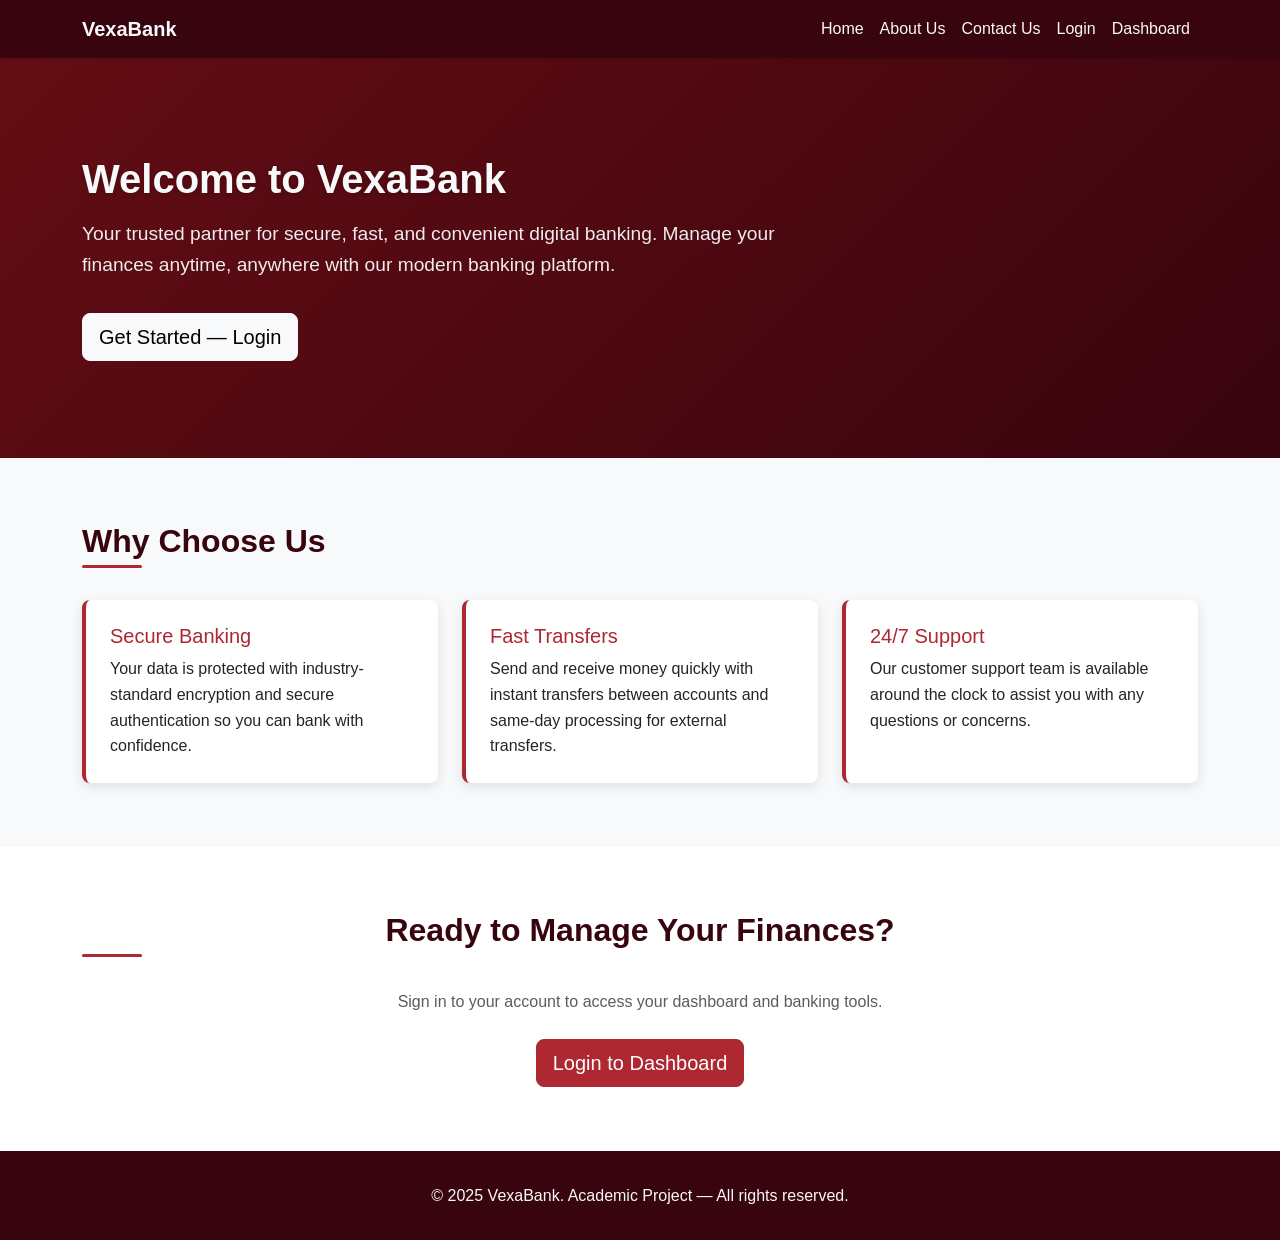
==== index.html @ f795b90d "Initial commit - Bank website structure" ====
<!DOCTYPE html>
<html lang="en">
<head>
  <!-- 
    Character set and viewport for proper rendering and responsiveness.
    Bootstrap 5 is loaded via CDN for quick setup and caching.
  -->
  <meta charset="UTF-8">
  <meta name="viewport" content="width=device-width, initial-scale=1.0">
  <title>VexaBank - Secure Digital Banking</title>
  <!-- Bootstrap 5 CSS - provides grid, components, and utilities -->
  <link href="https://cdn.jsdelivr.net/npm/bootstrap@5.3.2/dist/css/bootstrap.min.css" rel="stylesheet">
  <!-- Custom styles - our color palette and component overrides -->
  <link href="css/styles.css" rel="stylesheet">
</head>
<body class="d-flex flex-column min-vh-100">
  <!-- 
    ========== NAVBAR ==========
    Bootstrap navbar: responsive by default. 
    navbar-expand-lg = hamburger menu below lg breakpoint.
    navbar-dark = light text on dark background.
    fixed-top keeps navbar at top on scroll (optional; removed here for simplicity).
  -->
  <header>
    <nav class="navbar navbar-expand-lg navbar-dark navbar-custom">
      <div class="container">
        <!-- Brand: links to home -->
        <a class="navbar-brand fw-bold" href="index.html">VexaBank</a>
        <!-- Toggler: visible on mobile, toggles the collapse menu -->
        <button class="navbar-toggler" type="button" data-bs-toggle="collapse" data-bs-target="#navbarMain" 
                aria-controls="navbarMain" aria-expanded="false" aria-label="Toggle navigation">
          <span class="navbar-toggler-icon"></span>
        </button>
        <!-- Collapsible menu: all nav links grouped here -->
        <div class="collapse navbar-collapse" id="navbarMain">
          <ul class="navbar-nav ms-auto">
            <li class="nav-item">
              <a class="nav-link active" href="index.html">Home</a>
            </li>
            <li class="nav-item">
              <a class="nav-link" href="pages/about.html">About Us</a>
            </li>
            <li class="nav-item">
              <a class="nav-link" href="pages/contact.html">Contact Us</a>
            </li>
            <li class="nav-item">
              <a class="nav-link" href="login.html">Login</a>
            </li>
            <li class="nav-item">
              <a class="nav-link" href="pages/dashboard.html">Dashboard</a>
            </li>
          </ul>
        </div>
      </div>
    </nav>
  </header>

  <!-- 
    ========== MAIN CONTENT ==========
    Semantic <main> for primary page content.
  -->
  <main class="flex-grow-1">
    <!-- 
      HERO SECTION
      Full-width intro area. Bootstrap container for content width,
      row/col for grid. Lead paragraph for subtitle.
    -->
    <section class="hero-section">
      <div class="container">
        <div class="row align-items-center">
          <div class="col-lg-8">
            <h1>Welcome to VexaBank</h1>
            <p class="lead">
              Your trusted partner for secure, fast, and convenient digital banking. 
              Manage your finances anytime, anywhere with our modern banking platform.
            </p>
            <a href="login.html" class="btn btn-light btn-lg mt-3">Get Started — Login</a>
          </div>
        </div>
      </div>
    </section>

    <!-- 
      FEATURES SECTION
      Three cards in a row. Bootstrap grid: col-md-4 = 3 equal columns on medium+ screens,
      stacked on mobile (full width).
    -->
    <section class="section-padding bg-light">
      <div class="container">
        <h2 class="section-title">Why Choose Us</h2>
        <div class="row g-4">
          <!-- Card 1: Secure Banking -->
          <div class="col-md-4">
            <div class="card card-custom card-feature h-100">
              <div class="card-body p-4">
                <h5 class="card-title text-primary">Secure Banking</h5>
                <p class="card-text">
                  Your data is protected with industry-standard encryption and secure authentication 
                  so you can bank with confidence.
                </p>
              </div>
            </div>
          </div>
          <!-- Card 2: Fast Transfers -->
          <div class="col-md-4">
            <div class="card card-custom card-feature h-100">
              <div class="card-body p-4">
                <h5 class="card-title text-primary">Fast Transfers</h5>
                <p class="card-text">
                  Send and receive money quickly with instant transfers between accounts 
                  and same-day processing for external transfers.
                </p>
              </div>
            </div>
          </div>
          <!-- Card 3: 24/7 Support -->
          <div class="col-md-4">
            <div class="card card-custom card-feature h-100">
              <div class="card-body p-4">
                <h5 class="card-title text-primary">24/7 Support</h5>
                <p class="card-text">
                  Our customer support team is available around the clock to assist you 
                  with any questions or concerns.
                </p>
              </div>
            </div>
          </div>
        </div>
      </div>
    </section>

    <!-- 
      CALL-TO-ACTION SECTION
      Single CTA button linking to login.
    -->
    <section class="section-padding">
      <div class="container text-center">
        <h2 class="section-title">Ready to Manage Your Finances?</h2>
        <p class="text-muted mb-4">Sign in to your account to access your dashboard and banking tools.</p>
        <a href="login.html" class="btn btn-primary btn-lg">Login to Dashboard</a>
      </div>
    </section>
  </main>

  <!-- 
    ========== FOOTER ==========
    Semantic footer with copyright. Custom class for dark styling.
  -->
  <footer class="footer-custom mt-auto">
    <div class="container text-center">
      <p class="mb-0">&copy; 2025 VexaBank. Academic Project — All rights reserved.</p>
    </div>
  </footer>

  <!-- Bootstrap 5 JS (required for navbar toggler and other components) -->
  <script src="https://cdn.jsdelivr.net/npm/bootstrap@5.3.2/dist/js/bootstrap.bundle.min.js"></script>
</body>
</html>
---- css/styles.css ----
/*
 * VexaBank - Custom Styles
 * ========================
 * This file contains custom CSS variables and overrides
 * using the project's color palette for a modern banking UI.
 */

/* --------------------------------------------
   CSS CUSTOM PROPERTIES (Variables)
   --------------------------------------------
   Using CSS variables ensures consistent color usage
   across all pages. Easy to maintain and update.
-------------------------------------------- */
:root {
  /* Primary palette - burgundy/maroon banking theme */
  --color-primary: #AD2831;
  --color-primary-dark: #800E13;
  --color-primary-darker: #640D14;
  --color-primary-darkest: #38040E;
  
  /* Neutral colors for text and backgrounds */
  --color-light: #f8f9fa;
  --color-dark: #212529;
  --color-muted: #6c757d;
  
  /* Spacing and layout */
  --section-padding: 4rem 0;
  --card-shadow: 0 0.25rem 0.75rem rgba(0, 0, 0, 0.1);
  --card-shadow-hover: 0 0.5rem 1.5rem rgba(173, 40, 49, 0.15);
  --border-radius: 0.5rem;
  --transition-speed: 0.3s ease;
}

/* --------------------------------------------
   GLOBAL RESETS & BASE STYLING
   --------------------------------------------
   Ensures consistent box-sizing and smooth scrolling.
-------------------------------------------- */
*,
*::before,
*::after {
  box-sizing: border-box;
}

html {
  scroll-behavior: smooth;
}

body {
  font-family: -apple-system, BlinkMacSystemFont, "Segoe UI", Roboto, "Helvetica Neue", Arial, sans-serif;
  color: var(--color-dark);
  line-height: 1.6;
  overflow-x: hidden;
}

/* Use our primary color for .text-primary (overrides Bootstrap blue) */
.text-primary {
  color: var(--color-primary) !important;
}

/* --------------------------------------------
   NAVBAR CUSTOM STYLING
   --------------------------------------------
   Overrides Bootstrap navbar to use our color palette.
   .navbar-dark uses dark background; we set custom colors.
-------------------------------------------- */
.navbar-custom {
  background-color: var(--color-primary-darkest) !important;
  box-shadow: 0 2px 4px rgba(0, 0, 0, 0.1);
}

.navbar-custom .navbar-brand,
.navbar-custom .nav-link {
  color: var(--color-light) !important;
}

.navbar-custom .nav-link:hover,
.navbar-custom .navbar-brand:hover {
  color: #fff !important;
  opacity: 0.9;
}

.navbar-custom .navbar-toggler {
  border-color: rgba(255, 255, 255, 0.5);
}

.navbar-custom .navbar-toggler-icon {
  background-image: url("data:image/svg+xml,%3csvg xmlns='http://www.w3.org/2000/svg' viewBox='0 0 30 30'%3e%3cpath stroke='rgba(255, 255, 255, 0.8)' stroke-linecap='round' stroke-miterlimit='10' stroke-width='2' d='M4 7h22M4 15h22M4 23h22'/%3e%3c/svg%3e");
}

/* --------------------------------------------
   BUTTON STYLING
   --------------------------------------------
   Primary and outline buttons using our palette.
   .btn-primary gets the main brand color.
-------------------------------------------- */
.btn-primary,
.btn-custom-primary {
  background-color: var(--color-primary);
  border-color: var(--color-primary);
  color: #fff;
  transition: background-color var(--transition-speed), border-color var(--transition-speed), transform 0.2s;
}

.btn-primary:hover,
.btn-custom-primary:hover {
  background-color: var(--color-primary-dark);
  border-color: var(--color-primary-dark);
  color: #fff;
  transform: translateY(-1px);
}

.btn-outline-custom {
  border: 2px solid var(--color-primary);
  color: var(--color-primary);
  background: transparent;
}

.btn-outline-custom:hover {
  background-color: var(--color-primary);
  color: #fff;
  border-color: var(--color-primary);
}

/* --------------------------------------------
   HERO SECTION
   --------------------------------------------
   Full-width hero with gradient overlay for visual depth.
   Uses flexbox for vertical centering of content.
-------------------------------------------- */
.hero-section {
  background: linear-gradient(135deg, var(--color-primary-darker) 0%, var(--color-primary-darkest) 100%);
  color: var(--color-light);
  padding: 5rem 0;
  min-height: 400px;
  display: flex;
  align-items: center;
}

.hero-section h1 {
  font-weight: 700;
  margin-bottom: 1rem;
  text-shadow: 0 2px 4px rgba(0, 0, 0, 0.2);
}

.hero-section .lead {
  font-size: 1.2rem;
  opacity: 0.95;
}

/* --------------------------------------------
   CARD STYLING & HOVER EFFECTS
   --------------------------------------------
   Bootstrap cards with custom border and shadow.
   Hover state adds subtle lift and shadow for interactivity.
-------------------------------------------- */
.card-custom {
  border: none;
  border-radius: var(--border-radius);
  box-shadow: var(--card-shadow);
  transition: transform var(--transition-speed), box-shadow var(--transition-speed);
  overflow: hidden;
}

.card-custom:hover {
  transform: translateY(-5px);
  box-shadow: var(--card-shadow-hover);
}

.card-custom .card-header {
  background-color: var(--color-primary);
  color: #fff;
  border: none;
  font-weight: 600;
  padding: 0.75rem 1.25rem;
}

/* Feature cards on homepage - icon or accent bar */
.card-feature {
  border-left: 4px solid var(--color-primary);
}

/* --------------------------------------------
   FORM STYLING
   --------------------------------------------
   Focus states use primary color for consistency.
-------------------------------------------- */
.form-control:focus,
.form-select:focus {
  border-color: var(--color-primary);
  box-shadow: 0 0 0 0.2rem rgba(173, 40, 49, 0.25);
}

.form-label {
  font-weight: 500;
  color: var(--color-dark);
}

/* --------------------------------------------
   TABLE STYLING (Transaction History)
   --------------------------------------------
   Striped rows and primary-colored header.
-------------------------------------------- */
.table-custom thead {
  background-color: var(--color-primary-darkest);
  color: #fff;
}

.table-custom thead th {
  border: none;
  padding: 0.75rem 1rem;
  font-weight: 600;
}

.table-custom tbody tr:hover {
  background-color: rgba(173, 40, 49, 0.05);
}

/* Status badges */
.badge-deposit { background-color: #198754; }
.badge-transfer { background-color: #0d6efd; }
.badge-withdrawal { background-color: var(--color-primary); }

/* --------------------------------------------
   SPACING & LAYOUT UTILITIES
   --------------------------------------------
   Consistent section padding and max-width for readability.
-------------------------------------------- */
.section-padding {
  padding: var(--section-padding);
}

.section-title {
  color: var(--color-primary-darkest);
  font-weight: 700;
  margin-bottom: 2rem;
  position: relative;
  padding-bottom: 0.5rem;
}

.section-title::after {
  content: '';
  position: absolute;
  left: 0;
  bottom: 0;
  width: 60px;
  height: 3px;
  background-color: var(--color-primary);
  border-radius: 2px;
}

/* --------------------------------------------
   FOOTER
   --------------------------------------------
   Dark footer matching navbar for brand consistency.
-------------------------------------------- */
.footer-custom {
  background-color: var(--color-primary-darkest);
  color: var(--color-light);
  padding: 2rem 0;
  margin-top: auto;
}

.footer-custom a {
  color: rgba(255, 255, 255, 0.8);
  text-decoration: none;
}

.footer-custom a:hover {
  color: #fff;
}

/* --------------------------------------------
   LOGIN PAGE - Centered Card
   --------------------------------------------
   Flexbox centering for the login form.
-------------------------------------------- */
.login-wrapper {
  min-height: calc(100vh - 200px);
  display: flex;
  align-items: center;
  justify-content: center;
  padding: 2rem 0;
}

.login-card {
  max-width: 420px;
  width: 100%;
  box-shadow: var(--card-shadow-hover);
  border: none;
  border-radius: var(--border-radius);
}

.login-card .card-header {
  background-color: var(--color-primary);
  color: #fff;
  font-weight: 600;
  font-size: 1.25rem;
  padding: 1rem 1.5rem;
  border-radius: var(--border-radius) var(--border-radius) 0 0;
}

/* --------------------------------------------
   DASHBOARD & PROFILE CARDS
   --------------------------------------------
   Accent for balance and info cards.
-------------------------------------------- */
.balance-card .card-body {
  background: linear-gradient(135deg, var(--color-primary) 0%, var(--color-primary-dark) 100%);
  color: #fff;
  border-radius: 0 0 var(--border-radius) var(--border-radius);
}

.quick-action-btn {
  transition: transform 0.2s, box-shadow 0.2s;
}

.quick-action-btn:hover {
  transform: translateY(-2px);
  box-shadow: var(--card-shadow-hover);
}

/* --------------------------------------------
   RESPONSIVE ADJUSTMENTS
   --------------------------------------------
   Hero and spacing tweaks for mobile.
-------------------------------------------- */
@media (max-width: 768px) {
  .hero-section {
    padding: 3rem 0;
    min-height: 320px;
    text-align: center;
  }

  .hero-section .btn {
    display: block;
    width: 100%;
    margin-top: 0.5rem;
  }

  .section-padding {
    padding: 2.5rem 0;
  }
}
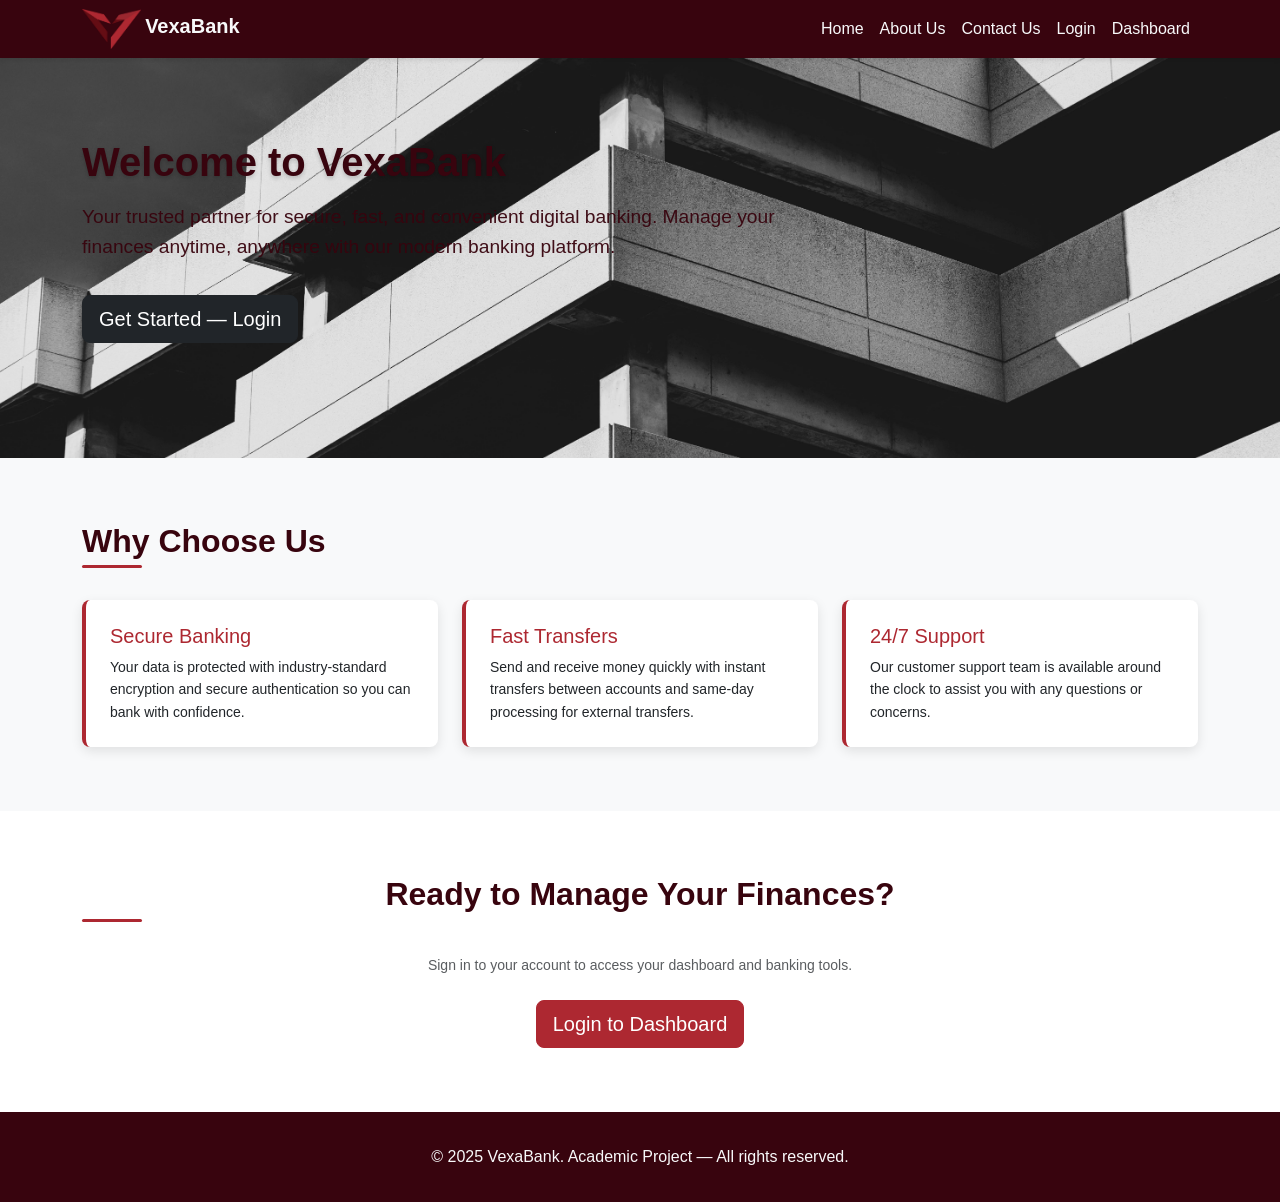
==== commit 40dcdc1a: "Modify the style" ====
--- a/index.html
+++ b/index.html
@@ -1,38 +1,24 @@
 <!DOCTYPE html>
 <html lang="en">
 <head>
-  <!-- 
-    Character set and viewport for proper rendering and responsiveness.
-    Bootstrap 5 is loaded via CDN for quick setup and caching.
-  -->
   <meta charset="UTF-8">
   <meta name="viewport" content="width=device-width, initial-scale=1.0">
   <title>VexaBank - Secure Digital Banking</title>
-  <!-- Bootstrap 5 CSS - provides grid, components, and utilities -->
   <link href="https://cdn.jsdelivr.net/npm/bootstrap@5.3.2/dist/css/bootstrap.min.css" rel="stylesheet">
-  <!-- Custom styles - our color palette and component overrides -->
   <link href="css/styles.css" rel="stylesheet">
 </head>
 <body class="d-flex flex-column min-vh-100">
-  <!-- 
-    ========== NAVBAR ==========
-    Bootstrap navbar: responsive by default. 
-    navbar-expand-lg = hamburger menu below lg breakpoint.
-    navbar-dark = light text on dark background.
-    fixed-top keeps navbar at top on scroll (optional; removed here for simplicity).
-  -->
   <header>
     <nav class="navbar navbar-expand-lg navbar-dark navbar-custom">
       <div class="container">
-        <!-- Brand: links to home -->
-        <a class="navbar-brand fw-bold" href="index.html">VexaBank</a>
-        <!-- Toggler: visible on mobile, toggles the collapse menu -->
-        <button class="navbar-toggler" type="button" data-bs-toggle="collapse" data-bs-target="#navbarMain" 
+        <div>
+          <img src="/vexa logo.png" alt="VexaBank Logo" class="img-fluid" style="max-height: 40px;">
+          <a class="navbar-brand fw-bold" href="../index.html">VexaBank</a>
+        </div>
+        <button class="navbar-toggler" type="button" data-bs-toggle="collapse" data-bs-target="#navbarMain"
                 aria-controls="navbarMain" aria-expanded="false" aria-label="Toggle navigation">
           <span class="navbar-toggler-icon"></span>
         </button>
-        <!-- Collapsible menu: all nav links grouped here -->
-        <div class="collapse navbar-collapse" id="navbarMain">
           <ul class="navbar-nav ms-auto">
             <li class="nav-item">
               <a class="nav-link active" href="index.html">Home</a>
@@ -55,71 +41,53 @@
     </nav>
   </header>
 
-  <!-- 
-    ========== MAIN CONTENT ==========
-    Semantic <main> for primary page content.
-  -->
   <main class="flex-grow-1">
-    <!-- 
-      HERO SECTION
-      Full-width intro area. Bootstrap container for content width,
-      row/col for grid. Lead paragraph for subtitle.
-    -->
-    <section class="hero-section">
-      <div class="container">
-        <div class="row align-items-center">
-          <div class="col-lg-8">
-            <h1>Welcome to VexaBank</h1>
-            <p class="lead">
-              Your trusted partner for secure, fast, and convenient digital banking. 
-              Manage your finances anytime, anywhere with our modern banking platform.
-            </p>
-            <a href="login.html" class="btn btn-light btn-lg mt-3">Get Started — Login</a>
-          </div>
-        </div>
+   <section class="hero-section">
+  <div class="container">
+    <div class="row align-items-center">
+      <div class="col-lg-8">
+        <h1>Welcome to VexaBank</h1>
+        <p class="lead">
+          Your trusted partner for secure, fast, and convenient digital banking.
+          Manage your finances anytime, anywhere with our modern banking platform.
+        </p>
+        <a href="login.html" class="btn btn-dark btn-lg mt-3">Get Started — Login</a>
       </div>
-    </section>
-
-    <!-- 
-      FEATURES SECTION
-      Three cards in a row. Bootstrap grid: col-md-4 = 3 equal columns on medium+ screens,
-      stacked on mobile (full width).
-    -->
+    </div>
+  </div>
+</section>
     <section class="section-padding bg-light">
       <div class="container">
         <h2 class="section-title">Why Choose Us</h2>
         <div class="row g-4">
-          <!-- Card 1: Secure Banking -->
           <div class="col-md-4">
             <div class="card card-custom card-feature h-100">
               <div class="card-body p-4">
                 <h5 class="card-title text-primary">Secure Banking</h5>
                 <p class="card-text">
-                  Your data is protected with industry-standard encryption and secure authentication 
+                  Your data is protected with industry-standard encryption and secure authentication
                   so you can bank with confidence.
                 </p>
               </div>
             </div>
           </div>
-          <!-- Card 2: Fast Transfers -->
           <div class="col-md-4">
             <div class="card card-custom card-feature h-100">
               <div class="card-body p-4">
                 <h5 class="card-title text-primary">Fast Transfers</h5>
                 <p class="card-text">
-                  Send and receive money quickly with instant transfers between accounts 
+                  Send and receive money quickly with instant transfers between accounts
                   and same-day processing for external transfers.
                 </p>
               </div>
             </div>
           </div>
-          <!-- Card 3: 24/7 Support -->
           <div class="col-md-4">
             <div class="card card-custom card-feature h-100">
               <div class="card-body p-4">
                 <h5 class="card-title text-primary">24/7 Support</h5>
                 <p class="card-text">
-                  Our customer support team is available around the clock to assist you 
+                  Our customer support team is available around the clock to assist you
                   with any questions or concerns.
                 </p>
               </div>
@@ -129,10 +97,6 @@
       </div>
     </section>
 
-    <!-- 
-      CALL-TO-ACTION SECTION
-      Single CTA button linking to login.
-    -->
     <section class="section-padding">
       <div class="container text-center">
         <h2 class="section-title">Ready to Manage Your Finances?</h2>
@@ -142,17 +106,11 @@
     </section>
   </main>
 
-  <!-- 
-    ========== FOOTER ==========
-    Semantic footer with copyright. Custom class for dark styling.
-  -->
-  <footer class="footer-custom mt-auto">
+<footer class="footer-custom mt-auto">
     <div class="container text-center">
       <p class="mb-0">&copy; 2025 VexaBank. Academic Project — All rights reserved.</p>
     </div>
   </footer>
 
-  <!-- Bootstrap 5 JS (required for navbar toggler and other components) -->
-  <script src="https://cdn.jsdelivr.net/npm/bootstrap@5.3.2/dist/js/bootstrap.bundle.min.js"></script>
 </body>
 </html>
--- a/css/styles.css
+++ b/css/styles.css
@@ -1,41 +1,3 @@
-/*
- * VexaBank - Custom Styles
- * ========================
- * This file contains custom CSS variables and overrides
- * using the project's color palette for a modern banking UI.
- */
-
-/* --------------------------------------------
-   CSS CUSTOM PROPERTIES (Variables)
-   --------------------------------------------
-   Using CSS variables ensures consistent color usage
-   across all pages. Easy to maintain and update.
--------------------------------------------- */
-:root {
-  /* Primary palette - burgundy/maroon banking theme */
-  --color-primary: #AD2831;
-  --color-primary-dark: #800E13;
-  --color-primary-darker: #640D14;
-  --color-primary-darkest: #38040E;
-  
-  /* Neutral colors for text and backgrounds */
-  --color-light: #f8f9fa;
-  --color-dark: #212529;
-  --color-muted: #6c757d;
-  
-  /* Spacing and layout */
-  --section-padding: 4rem 0;
-  --card-shadow: 0 0.25rem 0.75rem rgba(0, 0, 0, 0.1);
-  --card-shadow-hover: 0 0.5rem 1.5rem rgba(173, 40, 49, 0.15);
-  --border-radius: 0.5rem;
-  --transition-speed: 0.3s ease;
-}
-
-/* --------------------------------------------
-   GLOBAL RESETS & BASE STYLING
-   --------------------------------------------
-   Ensures consistent box-sizing and smooth scrolling.
--------------------------------------------- */
 *,
 *::before,
 *::after {
@@ -48,30 +10,31 @@
 
 body {
   font-family: -apple-system, BlinkMacSystemFont, "Segoe UI", Roboto, "Helvetica Neue", Arial, sans-serif;
-  color: var(--color-dark);
+  color: #212529;
   line-height: 1.6;
   overflow-x: hidden;
 }
-
-/* Use our primary color for .text-primary (overrides Bootstrap blue) */
+main p {
+  font-size: 14px;
+  
+}
+main > h1 {
+  text-align: center;
+  color: #800E13;
+  margin-bottom: 20px;
+}
 .text-primary {
-  color: var(--color-primary) !important;
-}
-
-/* --------------------------------------------
-   NAVBAR CUSTOM STYLING
-   --------------------------------------------
-   Overrides Bootstrap navbar to use our color palette.
-   .navbar-dark uses dark background; we set custom colors.
--------------------------------------------- */
+  color: #AD2831 !important;
+}
+
 .navbar-custom {
-  background-color: var(--color-primary-darkest) !important;
+  background-color: #38040E !important;
   box-shadow: 0 2px 4px rgba(0, 0, 0, 0.1);
 }
 
 .navbar-custom .navbar-brand,
 .navbar-custom .nav-link {
-  color: var(--color-light) !important;
+  color: #f8f9fa !important;
 }
 
 .navbar-custom .nav-link:hover,
@@ -88,53 +51,43 @@
   background-image: url("data:image/svg+xml,%3csvg xmlns='http://www.w3.org/2000/svg' viewBox='0 0 30 30'%3e%3cpath stroke='rgba(255, 255, 255, 0.8)' stroke-linecap='round' stroke-miterlimit='10' stroke-width='2' d='M4 7h22M4 15h22M4 23h22'/%3e%3c/svg%3e");
 }
 
-/* --------------------------------------------
-   BUTTON STYLING
-   --------------------------------------------
-   Primary and outline buttons using our palette.
-   .btn-primary gets the main brand color.
--------------------------------------------- */
 .btn-primary,
 .btn-custom-primary {
-  background-color: var(--color-primary);
-  border-color: var(--color-primary);
-  color: #fff;
-  transition: background-color var(--transition-speed), border-color var(--transition-speed), transform 0.2s;
+  background-color: #AD2831;
+  border-color: #AD2831;
+  color: #fff;
+  transition: background-color 0.3s ease, border-color 0.3s ease, transform 0.2s;
 }
 
 .btn-primary:hover,
 .btn-custom-primary:hover {
-  background-color: var(--color-primary-dark);
-  border-color: var(--color-primary-dark);
+  background-color: #800E13;
+  border-color: #800E13;
   color: #fff;
   transform: translateY(-1px);
 }
 
 .btn-outline-custom {
-  border: 2px solid var(--color-primary);
-  color: var(--color-primary);
+  border: 2px solid #AD2831;
+  color: #AD2831;
   background: transparent;
 }
 
 .btn-outline-custom:hover {
-  background-color: var(--color-primary);
-  color: #fff;
-  border-color: var(--color-primary);
-}
-
-/* --------------------------------------------
-   HERO SECTION
-   --------------------------------------------
-   Full-width hero with gradient overlay for visual depth.
-   Uses flexbox for vertical centering of content.
--------------------------------------------- */
+  background-color: #AD2831;
+  color: #fff;
+  border-color: #AD2831;
+}
+
 .hero-section {
-  background: linear-gradient(135deg, var(--color-primary-darker) 0%, var(--color-primary-darkest) 100%);
-  color: var(--color-light);
+  background: url('/img.jpg') no-repeat;
+  color: #38040E;
   padding: 5rem 0;
   min-height: 400px;
   display: flex;
-  align-items: center;
+  background-size: 100%;
+background-repeat: no-repeat;
+background-position: center;
 }
 
 .hero-section h1 {
@@ -148,61 +101,44 @@
   opacity: 0.95;
 }
 
-/* --------------------------------------------
-   CARD STYLING & HOVER EFFECTS
-   --------------------------------------------
-   Bootstrap cards with custom border and shadow.
-   Hover state adds subtle lift and shadow for interactivity.
--------------------------------------------- */
 .card-custom {
   border: none;
-  border-radius: var(--border-radius);
-  box-shadow: var(--card-shadow);
-  transition: transform var(--transition-speed), box-shadow var(--transition-speed);
+  border-radius: 0.5rem;
+  box-shadow: 0 0.25rem 0.75rem rgba(0, 0, 0, 0.1);
+  transition: transform 0.3s ease, box-shadow 0.3s ease;
   overflow: hidden;
 }
 
 .card-custom:hover {
   transform: translateY(-5px);
-  box-shadow: var(--card-shadow-hover);
+  box-shadow: 0 0.5rem 1.5rem rgba(173, 40, 49, 0.15);
 }
 
 .card-custom .card-header {
-  background-color: var(--color-primary);
+  background-color: #AD2831;
   color: #fff;
   border: none;
   font-weight: 600;
   padding: 0.75rem 1.25rem;
 }
 
-/* Feature cards on homepage - icon or accent bar */
 .card-feature {
-  border-left: 4px solid var(--color-primary);
-}
-
-/* --------------------------------------------
-   FORM STYLING
-   --------------------------------------------
-   Focus states use primary color for consistency.
--------------------------------------------- */
+  border-left: 4px solid #AD2831;
+}
+
 .form-control:focus,
 .form-select:focus {
-  border-color: var(--color-primary);
+  border-color: #AD2831;
   box-shadow: 0 0 0 0.2rem rgba(173, 40, 49, 0.25);
 }
 
 .form-label {
   font-weight: 500;
-  color: var(--color-dark);
-}
-
-/* --------------------------------------------
-   TABLE STYLING (Transaction History)
-   --------------------------------------------
-   Striped rows and primary-colored header.
--------------------------------------------- */
+  color: #212529;
+}
+
 .table-custom thead {
-  background-color: var(--color-primary-darkest);
+  background-color: #38040E;
   color: #fff;
 }
 
@@ -216,22 +152,15 @@
   background-color: rgba(173, 40, 49, 0.05);
 }
 
-/* Status badges */
 .badge-deposit { background-color: #198754; }
 .badge-transfer { background-color: #0d6efd; }
-.badge-withdrawal { background-color: var(--color-primary); }
-
-/* --------------------------------------------
-   SPACING & LAYOUT UTILITIES
-   --------------------------------------------
-   Consistent section padding and max-width for readability.
--------------------------------------------- */
+.badge-withdrawal { background-color: #AD2831;}
 .section-padding {
-  padding: var(--section-padding);
+  padding: 4rem 0;
 }
 
 .section-title {
-  color: var(--color-primary-darkest);
+  color: #38040E;
   font-weight: 700;
   margin-bottom: 2rem;
   position: relative;
@@ -245,18 +174,13 @@
   bottom: 0;
   width: 60px;
   height: 3px;
-  background-color: var(--color-primary);
+  background-color: #AD2831;
   border-radius: 2px;
 }
 
-/* --------------------------------------------
-   FOOTER
-   --------------------------------------------
-   Dark footer matching navbar for brand consistency.
--------------------------------------------- */
 .footer-custom {
-  background-color: var(--color-primary-darkest);
-  color: var(--color-light);
+  background-color: #38040E;
+  color: #f8f9fa;
   padding: 2rem 0;
   margin-top: auto;
 }
@@ -270,11 +194,6 @@
   color: #fff;
 }
 
-/* --------------------------------------------
-   LOGIN PAGE - Centered Card
-   --------------------------------------------
-   Flexbox centering for the login form.
--------------------------------------------- */
 .login-wrapper {
   min-height: calc(100vh - 200px);
   display: flex;
@@ -286,29 +205,24 @@
 .login-card {
   max-width: 420px;
   width: 100%;
-  box-shadow: var(--card-shadow-hover);
-  border: none;
-  border-radius: var(--border-radius);
+  box-shadow: 0 0.5rem 1.5rem rgba(173, 40, 49, 0.15);
+  border: none;
+  border-radius: 0.5rem;
 }
 
 .login-card .card-header {
-  background-color: var(--color-primary);
+  background-color: #AD2831;
   color: #fff;
   font-weight: 600;
   font-size: 1.25rem;
   padding: 1rem 1.5rem;
-  border-radius: var(--border-radius) var(--border-radius) 0 0;
-}
-
-/* --------------------------------------------
-   DASHBOARD & PROFILE CARDS
-   --------------------------------------------
-   Accent for balance and info cards.
--------------------------------------------- */
+  border-radius: 0.5rem 0.5rem 0 0;
+}
+
 .balance-card .card-body {
-  background: linear-gradient(135deg, var(--color-primary) 0%, var(--color-primary-dark) 100%);
-  color: #fff;
-  border-radius: 0 0 var(--border-radius) var(--border-radius);
+  background: linear-gradient(135deg, #AD2831 0%, #800E13 100%);
+  color: #fff;
+  border-radius: 0 0 0.5rem 0.5rem;
 }
 
 .quick-action-btn {
@@ -317,28 +231,9 @@
 
 .quick-action-btn:hover {
   transform: translateY(-2px);
-  box-shadow: var(--card-shadow-hover);
-}
-
-/* --------------------------------------------
-   RESPONSIVE ADJUSTMENTS
-   --------------------------------------------
-   Hero and spacing tweaks for mobile.
--------------------------------------------- */
-@media (max-width: 768px) {
-  .hero-section {
-    padding: 3rem 0;
-    min-height: 320px;
-    text-align: center;
-  }
-
-  .hero-section .btn {
-    display: block;
-    width: 100%;
-    margin-top: 0.5rem;
-  }
-
-  .section-padding {
-    padding: 2.5rem 0;
-  }
-}
+  box-shadow: 0 0.5rem 1.5rem rgba(173, 40, 49, 0.15);
+}
+
+input[type="text"] {
+  border-radius: 4px;
+}
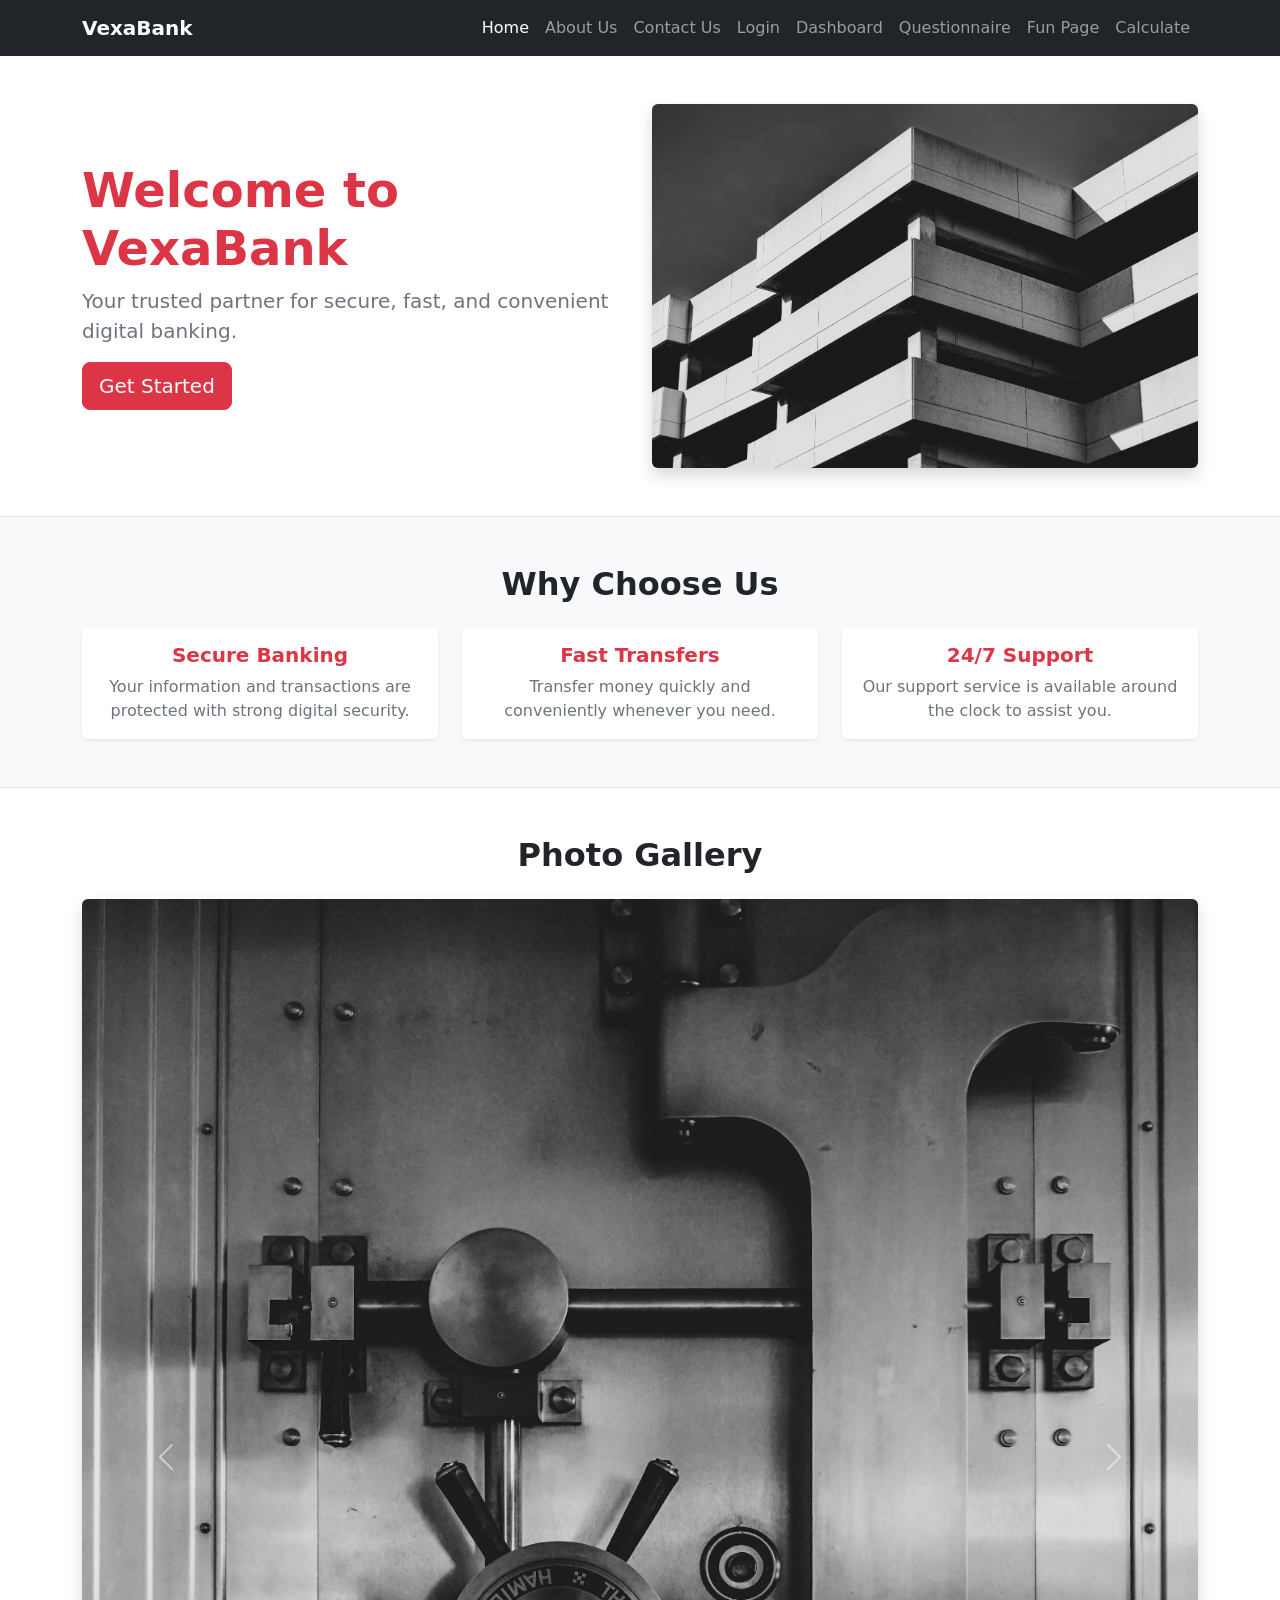
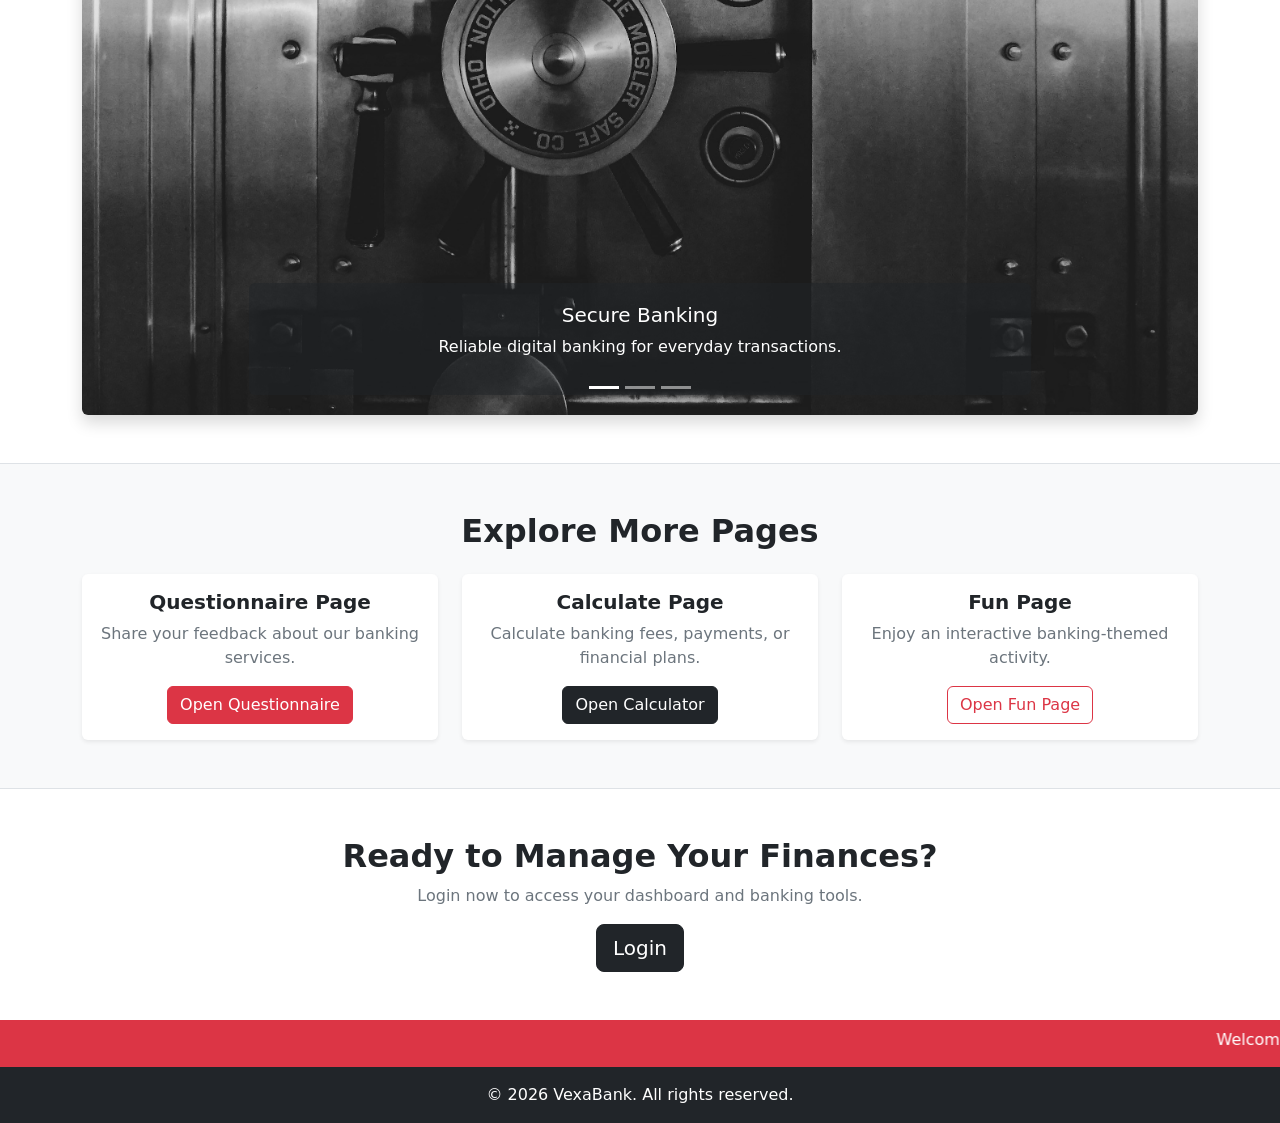
==== commit 7b4705d2: "Part 3" ====
--- a/index.html
+++ b/index.html
@@ -4,113 +4,251 @@
   <meta charset="UTF-8">
   <meta name="viewport" content="width=device-width, initial-scale=1.0">
   <title>VexaBank - Secure Digital Banking</title>
-  <link href="https://cdn.jsdelivr.net/npm/bootstrap@5.3.2/dist/css/bootstrap.min.css" rel="stylesheet">
-  <link href="css/styles.css" rel="stylesheet">
+  <link
+    href="https://cdn.jsdelivr.net/npm/bootstrap@5.3.2/dist/css/bootstrap.min.css"
+    rel="stylesheet"
+  >
 </head>
-<body class="d-flex flex-column min-vh-100">
-  <header>
-    <nav class="navbar navbar-expand-lg navbar-dark navbar-custom">
-      <div class="container">
-        <div>
-          <img src="/vexa logo.png" alt="VexaBank Logo" class="img-fluid" style="max-height: 40px;">
-          <a class="navbar-brand fw-bold" href="../index.html">VexaBank</a>
-        </div>
-        <button class="navbar-toggler" type="button" data-bs-toggle="collapse" data-bs-target="#navbarMain"
-                aria-controls="navbarMain" aria-expanded="false" aria-label="Toggle navigation">
-          <span class="navbar-toggler-icon"></span>
+
+<body class="d-flex flex-column min-vh-100 bg-light">
+
+  <nav class="navbar navbar-expand-lg navbar-dark bg-dark">
+    <div class="container">
+      <a class="navbar-brand fw-bold" href="index.html">VexaBank</a>
+
+      <button
+        class="navbar-toggler"
+        type="button"
+        data-bs-toggle="collapse"
+        data-bs-target="#navbarMain"
+        aria-controls="navbarMain"
+        aria-expanded="false"
+        aria-label="Toggle navigation"
+      >
+        <span class="navbar-toggler-icon"></span>
+      </button>
+
+      <div class="collapse navbar-collapse" id="navbarMain">
+        <ul class="navbar-nav ms-auto mb-2 mb-lg-0">
+          <li class="nav-item"><a class="nav-link active" href="index.html">Home</a></li>
+          <li class="nav-item"><a class="nav-link" href="./pages/about.html">About Us</a></li>
+          <li class="nav-item"><a class="nav-link" href="./pages/contact.html">Contact Us</a></li>
+          <li class="nav-item"><a class="nav-link" href="login.html">Login</a></li>
+          <li class="nav-item"><a class="nav-link" href="./pages/dashboard.html">Dashboard</a></li>
+          <li class="nav-item"><a class="nav-link" href="./pages/questionnaire.html">Questionnaire</a></li>
+          <li class="nav-item"><a class="nav-link" href="./pages/fun.html">Fun Page</a></li>
+          <li class="nav-item"><a class="nav-link" href="./pages/calculate.html">Calculate</a></li>
+        </ul>
+      </div>
+    </div>
+  </nav>
+
+  <!-- Hero Section -->
+  <header class="py-5 bg-white border-bottom">
+    <div class="container">
+      <div class="row align-items-center g-4">
+        <div class="col-lg-6 text-center text-lg-start">
+          <h1 class="display-5 fw-bold text-danger">Welcome to VexaBank</h1>
+          <p class="lead text-secondary">
+            Your trusted partner for secure, fast, and convenient digital banking.
+          </p>
+          <div class="d-flex flex-column flex-sm-row gap-2 justify-content-center justify-content-lg-start">
+            <a href="login.html" class="btn btn-danger btn-lg">Get Started</a>
+          </div>
+        </div>
+
+        <div class="col-lg-6">
+          <img src="images/img.jpg" alt="Digital Banking" class="img-fluid rounded shadow">
+        </div>
+      </div>
+    </div>
+  </header>
+
+  <!-- Features Section -->
+  <section class="py-5">
+    <div class="container">
+      <h2 class="text-center fw-bold mb-4">Why Choose Us</h2>
+
+      <div class="row g-4">
+        <div class="col-md-4">
+          <div class="card h-100 shadow-sm border-0 text-center">
+            <div class="card-body">
+              <h5 class="card-title fw-bold text-danger">Secure Banking</h5>
+              <p class="card-text text-secondary">
+                Your information and transactions are protected with strong digital security.
+              </p>
+            </div>
+          </div>
+        </div>
+
+        <div class="col-md-4">
+          <div class="card h-100 shadow-sm border-0 text-center">
+            <div class="card-body">
+              <h5 class="card-title fw-bold text-danger">Fast Transfers</h5>
+              <p class="card-text text-secondary">
+                Transfer money quickly and conveniently whenever you need.
+              </p>
+            </div>
+          </div>
+        </div>
+
+        <div class="col-md-4">
+          <div class="card h-100 shadow-sm border-0 text-center">
+            <div class="card-body">
+              <h5 class="card-title fw-bold text-danger">24/7 Support</h5>
+              <p class="card-text text-secondary">
+                Our support service is available around the clock to assist you.
+              </p>
+            </div>
+          </div>
+        </div>
+      </div>
+    </div>
+  </section>
+
+  <!-- Photo Gallery -->
+  <section id="gallery" class="py-5 bg-white border-top border-bottom">
+    <div class="container">
+      <h2 class="text-center fw-bold mb-4">Photo Gallery</h2>
+
+      <div
+        id="bankGallery"
+        class="carousel slide"
+        data-bs-ride="carousel"
+        data-bs-interval="3000"
+      >
+        <div class="carousel-indicators">
+          <button type="button" data-bs-target="#bankGallery" data-bs-slide-to="0" class="active" aria-current="true" aria-label="Slide 1"></button>
+          <button type="button" data-bs-target="#bankGallery" data-bs-slide-to="1" aria-label="Slide 2"></button>
+          <button type="button" data-bs-target="#bankGallery" data-bs-slide-to="2" aria-label="Slide 3"></button>
+        </div>
+
+        <div class="carousel-inner rounded shadow">
+          <div class="carousel-item active">
+            <img src="images/1.jpg" class="d-block w-100 img-fluid" alt="Secure Banking Services">
+            <div class="carousel-caption d-none d-md-block bg-dark bg-opacity-50 rounded">
+              <h5>Secure Banking</h5>
+              <p>Reliable digital banking for everyday transactions.</p>
+            </div>
+          </div>
+
+          <div class="carousel-item">
+            <img src="images/2.jpg" class="d-block w-100 img-fluid" alt="Fast Money Transfers">
+            <div class="carousel-caption d-none d-md-block bg-dark bg-opacity-50 rounded">
+              <h5>Fast Transfers</h5>
+              <p>Quick and efficient financial services.</p>
+            </div>
+          </div>
+
+          <div class="carousel-item">
+            <img src="images/3.jpg" class="d-block w-100 img-fluid" alt="Customer Support">
+            <div class="carousel-caption d-none d-md-block bg-dark bg-opacity-50 rounded">
+              <h5>24/7 Support</h5>
+              <p>Always available to support our customers.</p>
+            </div>
+          </div>
+        </div>
+
+        <button class="carousel-control-prev" type="button" data-bs-target="#bankGallery" data-bs-slide="prev">
+          <span class="carousel-control-prev-icon" aria-hidden="true"></span>
+          <span class="visually-hidden">Previous</span>
         </button>
-          <ul class="navbar-nav ms-auto">
-            <li class="nav-item">
-              <a class="nav-link active" href="index.html">Home</a>
-            </li>
-            <li class="nav-item">
-              <a class="nav-link" href="pages/about.html">About Us</a>
-            </li>
-            <li class="nav-item">
-              <a class="nav-link" href="pages/contact.html">Contact Us</a>
-            </li>
-            <li class="nav-item">
-              <a class="nav-link" href="login.html">Login</a>
-            </li>
-            <li class="nav-item">
-              <a class="nav-link" href="pages/dashboard.html">Dashboard</a>
-            </li>
-          </ul>
-        </div>
-      </div>
-    </nav>
-  </header>
-
-  <main class="flex-grow-1">
-   <section class="hero-section">
-  <div class="container">
-    <div class="row align-items-center">
-      <div class="col-lg-8">
-        <h1>Welcome to VexaBank</h1>
-        <p class="lead">
-          Your trusted partner for secure, fast, and convenient digital banking.
-          Manage your finances anytime, anywhere with our modern banking platform.
-        </p>
-        <a href="login.html" class="btn btn-dark btn-lg mt-3">Get Started — Login</a>
-      </div>
-    </div>
+
+        <button class="carousel-control-next" type="button" data-bs-target="#bankGallery" data-bs-slide="next">
+          <span class="carousel-control-next-icon" aria-hidden="true"></span>
+          <span class="visually-hidden">Next</span>
+        </button>
+      </div>
+    </div>
+  </section>
+
+  <!-- Required Pages Links -->
+  <section class="py-5">
+    <div class="container">
+      <h2 class="text-center fw-bold mb-4">Explore More Pages</h2>
+
+      <div class="row g-4">
+        <div class="col-md-4">
+          <div class="card h-100 border-0 shadow-sm text-center">
+            <div class="card-body">
+              <h5 class="fw-bold">Questionnaire Page</h5>
+              <p class="text-secondary">
+                Share your feedback about our banking services.
+              </p>
+              <a href="questionnaire.html" class="btn btn-danger">Open Questionnaire</a>
+            </div>
+          </div>
+        </div>
+
+        <div class="col-md-4">
+          <div class="card h-100 border-0 shadow-sm text-center">
+            <div class="card-body">
+              <h5 class="fw-bold">Calculate Page</h5>
+              <p class="text-secondary">
+                Calculate banking fees, payments, or financial plans.
+              </p>
+              <a href="calculate.html" class="btn btn-dark">Open Calculator</a>
+            </div>
+          </div>
+        </div>
+
+        <div class="col-md-4">
+          <div class="card h-100 border-0 shadow-sm text-center">
+            <div class="card-body">
+              <h5 class="fw-bold">Fun Page</h5>
+              <p class="text-secondary">
+                Enjoy an interactive banking-themed activity.
+              </p>
+              <a href="funpage.html" class="btn btn-outline-danger">Open Fun Page</a>
+            </div>
+          </div>
+        </div>
+      </div>
+    </div>
+  </section>
+
+  <!-- Call to Action -->
+  <section class="py-5 bg-white border-top">
+    <div class="container text-center">
+      <h2 class="fw-bold">Ready to Manage Your Finances?</h2>
+      <p class="text-secondary">Login now to access your dashboard and banking tools.</p>
+      <a href="login.html" class="btn btn-dark btn-lg">Login</a>
+    </div>
+  </section>
+
+  <!-- Moving Text Banner -->
+  <div class="bg-danger text-white py-2 mt-auto">
+    <marquee id="bannerText" behavior="scroll" direction="left"></marquee>
   </div>
-</section>
-    <section class="section-padding bg-light">
-      <div class="container">
-        <h2 class="section-title">Why Choose Us</h2>
-        <div class="row g-4">
-          <div class="col-md-4">
-            <div class="card card-custom card-feature h-100">
-              <div class="card-body p-4">
-                <h5 class="card-title text-primary">Secure Banking</h5>
-                <p class="card-text">
-                  Your data is protected with industry-standard encryption and secure authentication
-                  so you can bank with confidence.
-                </p>
-              </div>
-            </div>
-          </div>
-          <div class="col-md-4">
-            <div class="card card-custom card-feature h-100">
-              <div class="card-body p-4">
-                <h5 class="card-title text-primary">Fast Transfers</h5>
-                <p class="card-text">
-                  Send and receive money quickly with instant transfers between accounts
-                  and same-day processing for external transfers.
-                </p>
-              </div>
-            </div>
-          </div>
-          <div class="col-md-4">
-            <div class="card card-custom card-feature h-100">
-              <div class="card-body p-4">
-                <h5 class="card-title text-primary">24/7 Support</h5>
-                <p class="card-text">
-                  Our customer support team is available around the clock to assist you
-                  with any questions or concerns.
-                </p>
-              </div>
-            </div>
-          </div>
-        </div>
-      </div>
-    </section>
-
-    <section class="section-padding">
-      <div class="container text-center">
-        <h2 class="section-title">Ready to Manage Your Finances?</h2>
-        <p class="text-muted mb-4">Sign in to your account to access your dashboard and banking tools.</p>
-        <a href="login.html" class="btn btn-primary btn-lg">Login to Dashboard</a>
-      </div>
-    </section>
-  </main>
-
-<footer class="footer-custom mt-auto">
-    <div class="container text-center">
-      <p class="mb-0">&copy; 2025 VexaBank. Academic Project — All rights reserved.</p>
+
+  <!-- Footer -->
+  <footer class="bg-dark text-white text-center py-3">
+    <div class="container">
+      <p class="mb-0">&copy; 2026 VexaBank. All rights reserved.</p>
     </div>
   </footer>
 
+  
+  <script>
+    /*
+      This function updates the moving banner text every second.
+      It displays a welcome message with the current date and time.
+    */
+    function updateBanner() {
+      const bannerText = document.getElementById("bannerText");
+      const now = new Date();
+
+      const message =
+        "Welcome to the VexaBank website! Today is " +
+        now.toLocaleDateString() +
+        ", and the time is " +
+        now.toLocaleTimeString();
+
+      bannerText.textContent = message;
+    }
+
+    updateBanner();
+    setInterval(updateBanner, 1000);
+  </script>
 </body>
-</html>
+</html>
